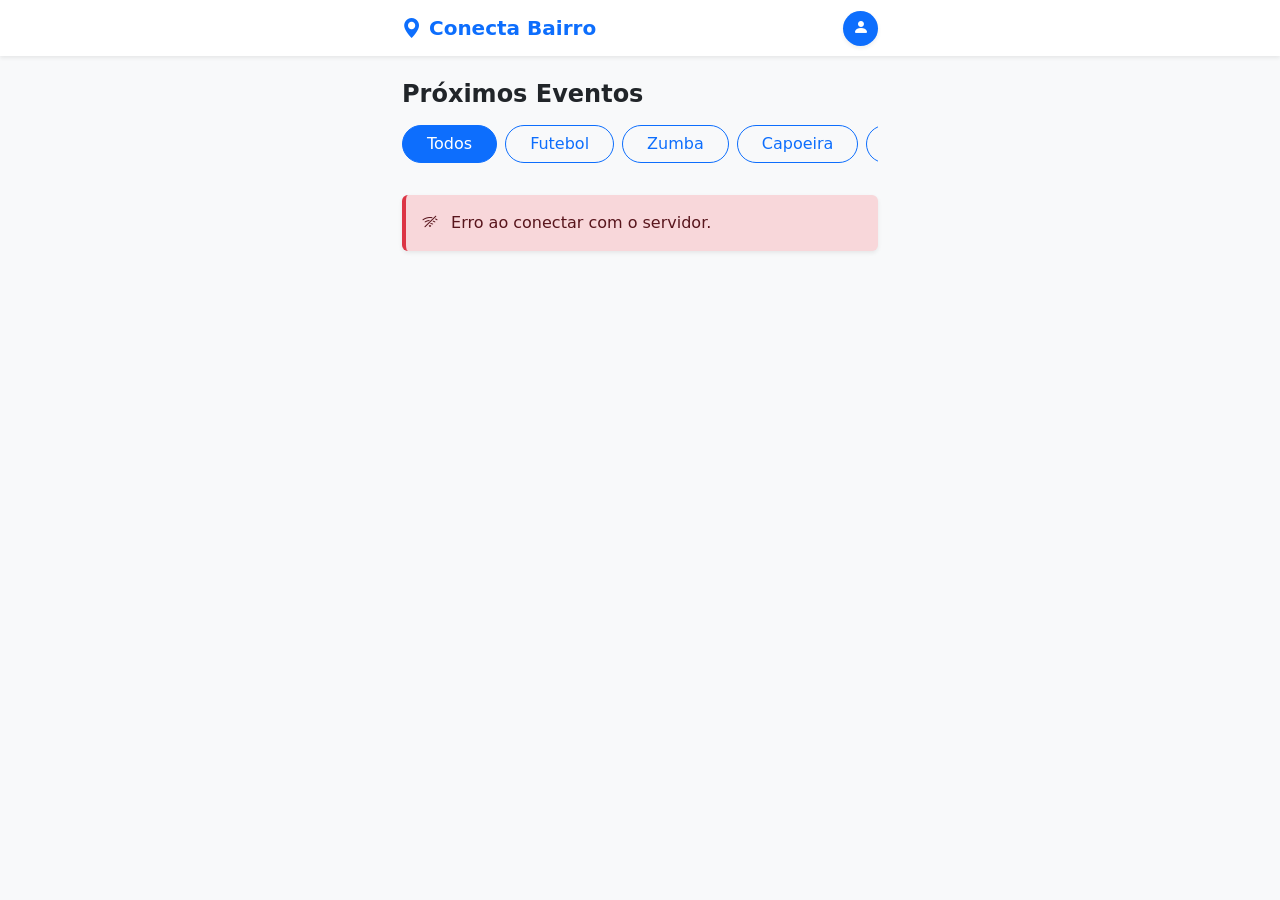
==== index.html @ 4b3ac270 "Primeiro commit: Estrutura CRUD completa com FastAPI e Bootstrap" ====
<!DOCTYPE html>
<html lang="pt-BR">
<head>
    <meta charset="UTF-8">
    <meta name="viewport" content="width=device-width, initial-scale=1.0">
    <title>Eventos - Conecta Bairro</title>
    
    <link href="https://cdn.jsdelivr.net/npm/bootstrap@5.3.2/dist/css/bootstrap.min.css" rel="stylesheet">
    <link rel="stylesheet" href="https://cdn.jsdelivr.net/npm/bootstrap-icons@1.11.1/font/bootstrap-icons.css">
    <link rel="stylesheet" href="style.css">
</head>
<body class="bg-light">

    <nav class="navbar navbar-light bg-white shadow-sm mb-4">
        <div class="container d-flex justify-content-between align-items-center" style="max-width: 500px;">
            <a class="navbar-brand fw-bold text-primary m-0" href="#">
                <i class="bi bi-geo-alt-fill"></i> Conecta Bairro
            </a>
            <div class="bg-primary text-white rounded-circle d-flex align-items-center justify-content-center shadow-sm" style="width: 35px; height: 35px;">
                <i class="bi bi-person-fill"></i>
            </div>
        </div>
    </nav>

    <div class="container" style="max-width: 500px;">
        <h4 class="fw-bold text-dark mb-3">Próximos Eventos</h4>
        
        <div class="d-flex gap-2 overflow-auto mb-4 pb-2" style="white-space: nowrap;">
            <button class="btn btn-primary rounded-pill px-4 btn-filtro" data-filtro="Todos">Todos</button>
            <button class="btn btn-outline-primary rounded-pill px-4 btn-filtro" data-filtro="Futebol">Futebol</button>
            <button class="btn btn-outline-primary rounded-pill px-4 btn-filtro" data-filtro="Zumba">Zumba</button>
            <button class="btn btn-outline-primary rounded-pill px-4 btn-filtro" data-filtro="Capoeira">Capoeira</button>
            <button class="btn btn-outline-primary rounded-pill px-4 btn-filtro" data-filtro="Outros">Outros</button>
        </div>
        
        <div id="lista-eventos" class="d-flex flex-column gap-3 mb-5">
            <div class="text-center text-muted my-5">
                <div class="spinner-border text-primary mb-2" role="status"></div>
                <p>Buscando eventos...</p>
            </div>
        </div>
    </div>

    <script src="app.js"></script>
</body>
</html>
---- style.css ----
/* Fundo exclusivo da tela de login */
.login-bg {
    background: linear-gradient(135deg, #e0c3fc 0%, #8ec5fc 100%);
    height: 100vh;
}

/* Estilos do Card de Login */
.login-card {
    max-width: 420px;
    width: 100%;
    border: none;
    border-radius: 1.5rem;
}

/* Botão do WhatsApp customizado */
.btn-whatsapp {
    background-color: #25D366;
    color: white;
    border: none;
}

.btn-whatsapp:hover {
    background-color: #128C7E;
    color: white;
}

/* Efeito visual da linha com o "OU" no meio */
.divider:after, .divider:before {
    content: "";
    flex: 1;
    height: 1px;
    background: #dee2e6;
}
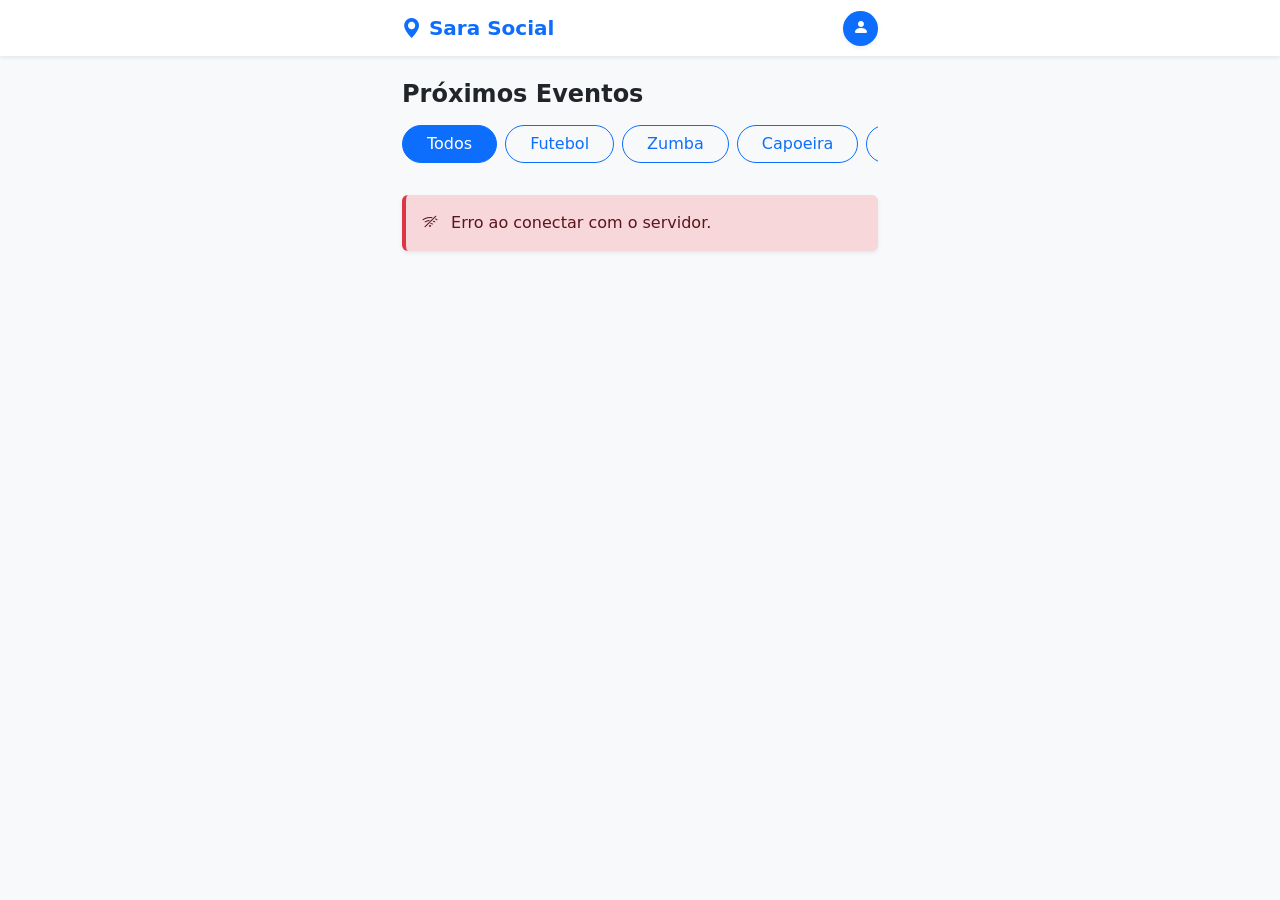
==== commit a6b85102: "feat: Atualiza links da API para o Render" ====
--- a/index.html
+++ b/index.html
@@ -3,7 +3,7 @@
 <head>
     <meta charset="UTF-8">
     <meta name="viewport" content="width=device-width, initial-scale=1.0">
-    <title>Eventos - Conecta Bairro</title>
+    <title>Eventos - Sara Social</title>
     
     <link href="https://cdn.jsdelivr.net/npm/bootstrap@5.3.2/dist/css/bootstrap.min.css" rel="stylesheet">
     <link rel="stylesheet" href="https://cdn.jsdelivr.net/npm/bootstrap-icons@1.11.1/font/bootstrap-icons.css">
@@ -14,7 +14,7 @@
     <nav class="navbar navbar-light bg-white shadow-sm mb-4">
         <div class="container d-flex justify-content-between align-items-center" style="max-width: 500px;">
             <a class="navbar-brand fw-bold text-primary m-0" href="#">
-                <i class="bi bi-geo-alt-fill"></i> Conecta Bairro
+                <i class="bi bi-geo-alt-fill"></i> Sara Social
             </a>
             <div class="bg-primary text-white rounded-circle d-flex align-items-center justify-content-center shadow-sm" style="width: 35px; height: 35px;">
                 <i class="bi bi-person-fill"></i>
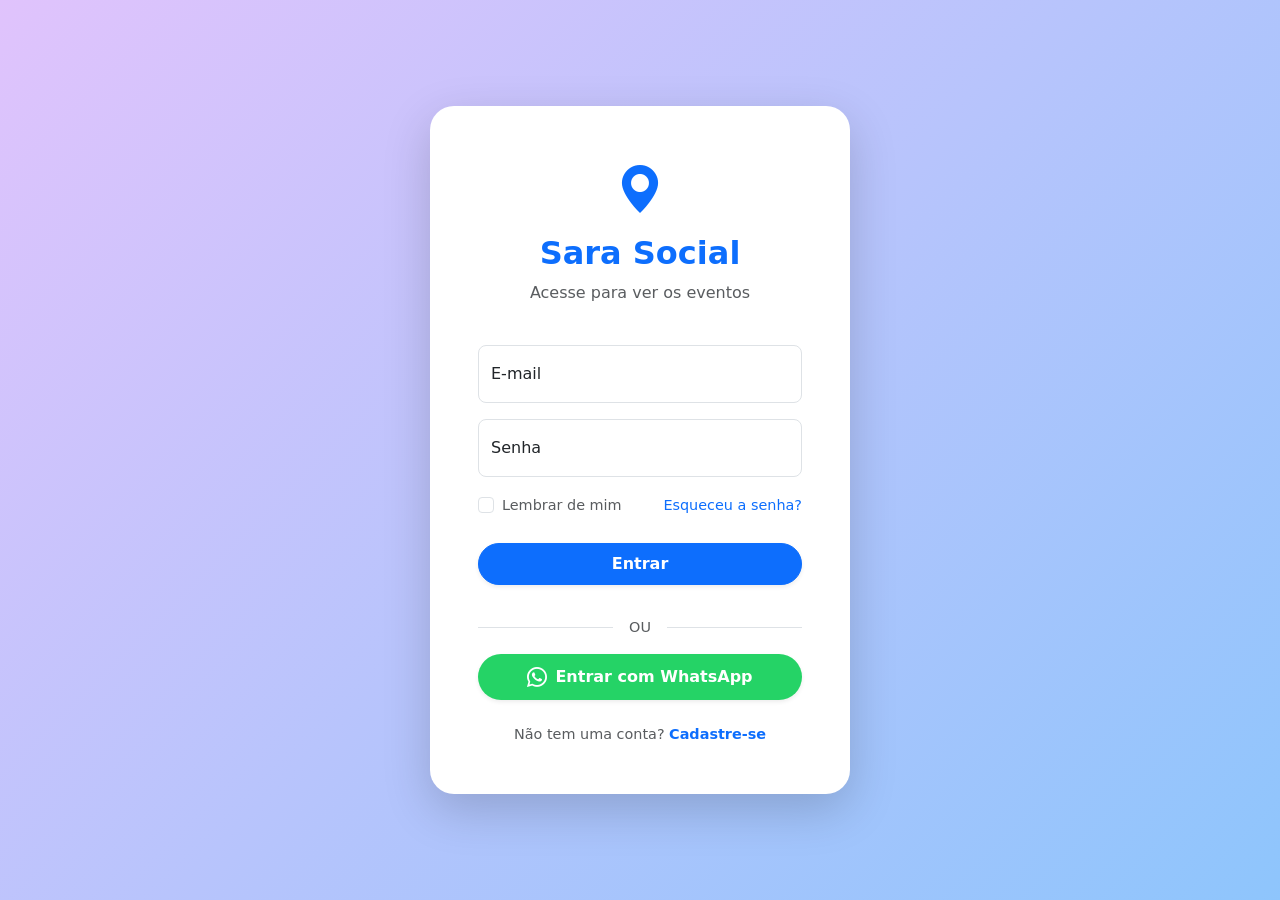
==== commit 525b5bed: "feat: Define tela de login como página principal e ajusta links" ====
--- a/index.html
+++ b/index.html
@@ -3,44 +3,62 @@
 <head>
     <meta charset="UTF-8">
     <meta name="viewport" content="width=device-width, initial-scale=1.0">
-    <title>Eventos - Sara Social</title>
+    <title>Login - Sara Social </title>
     
     <link href="https://cdn.jsdelivr.net/npm/bootstrap@5.3.2/dist/css/bootstrap.min.css" rel="stylesheet">
+    
     <link rel="stylesheet" href="https://cdn.jsdelivr.net/npm/bootstrap-icons@1.11.1/font/bootstrap-icons.css">
+    
     <link rel="stylesheet" href="style.css">
 </head>
-<body class="bg-light">
+<body class="login-bg d-flex align-items-center justify-content-center">
 
-    <nav class="navbar navbar-light bg-white shadow-sm mb-4">
-        <div class="container d-flex justify-content-between align-items-center" style="max-width: 500px;">
-            <a class="navbar-brand fw-bold text-primary m-0" href="#">
-                <i class="bi bi-geo-alt-fill"></i> Sara Social
-            </a>
-            <div class="bg-primary text-white rounded-circle d-flex align-items-center justify-content-center shadow-sm" style="width: 35px; height: 35px;">
-                <i class="bi bi-person-fill"></i>
+    <div class="card login-card shadow-lg p-4 p-md-5 mx-3 mx-md-0">
+        
+        <div class="text-center mb-4">
+            <i class="bi bi-geo-alt-fill text-primary" style="font-size: 3rem;"></i>
+            <h2 class="fw-bold mt-2 text-primary">Sara Social</h2>
+            <p class="text-muted">Acesse para ver os eventos</p>
+        </div>
+
+        <form>
+            <div class="form-floating mb-3">
+                <input type="email" class="form-control rounded-3" id="floatingInput" placeholder="nome@exemplo.com">
+                <label for="floatingInput">E-mail</label>
             </div>
-        </div>
-    </nav>
+            <div class="form-floating mb-3">
+                <input type="password" class="form-control rounded-3" id="floatingPassword" placeholder="Senha">
+                <label for="floatingPassword">Senha</label>
+            </div>
 
-    <div class="container" style="max-width: 500px;">
-        <h4 class="fw-bold text-dark mb-3">Próximos Eventos</h4>
+            <div class="d-flex justify-content-between align-items-center mb-4">
+                <div class="form-check">
+                    <input class="form-check-input" type="checkbox" value="" id="lembrarMim">
+                    <label class="form-check-label text-muted" for="lembrarMim" style="font-size: 0.9rem;">
+                        Lembrar de mim
+                    </label>
+                </div>
+                <a href="#!" class="text-decoration-none" style="font-size: 0.9rem;">Esqueceu a senha?</a>
+            </div>
+
+            <button class="btn btn-primary w-100 py-2 rounded-pill fw-bold mb-3 shadow-sm" type="button" onclick="window.location.href='home.html'">
+                Entrar
+            </button>
+
+            <div class="d-flex align-items-center divider my-3 text-muted" style="font-size: 0.9rem;">
+                <span class="mx-3">OU</span>
+            </div>
+
+            <button class="btn btn-whatsapp w-100 py-2 rounded-pill fw-bold d-flex align-items-center justify-content-center gap-2 shadow-sm" type="button" onclick="window.location.href='home.html'">
+                <i class="bi bi-whatsapp fs-5"></i> Entrar com WhatsApp
+            </button>
+        </form>
         
-        <div class="d-flex gap-2 overflow-auto mb-4 pb-2" style="white-space: nowrap;">
-            <button class="btn btn-primary rounded-pill px-4 btn-filtro" data-filtro="Todos">Todos</button>
-            <button class="btn btn-outline-primary rounded-pill px-4 btn-filtro" data-filtro="Futebol">Futebol</button>
-            <button class="btn btn-outline-primary rounded-pill px-4 btn-filtro" data-filtro="Zumba">Zumba</button>
-            <button class="btn btn-outline-primary rounded-pill px-4 btn-filtro" data-filtro="Capoeira">Capoeira</button>
-            <button class="btn btn-outline-primary rounded-pill px-4 btn-filtro" data-filtro="Outros">Outros</button>
-        </div>
-        
-        <div id="lista-eventos" class="d-flex flex-column gap-3 mb-5">
-            <div class="text-center text-muted my-5">
-                <div class="spinner-border text-primary mb-2" role="status"></div>
-                <p>Buscando eventos...</p>
-            </div>
+        <div class="text-center mt-4">
+            <p class="text-muted mb-0" style="font-size: 0.9rem;">Não tem uma conta? <a href="#!" class="text-decoration-none fw-bold">Cadastre-se</a></p>
         </div>
     </div>
 
-    <script src="app.js"></script>
+    <script src="https://cdn.jsdelivr.net/npm/bootstrap@5.3.2/dist/js/bootstrap.bundle.min.js"></script>
 </body>
-</html>+</html>
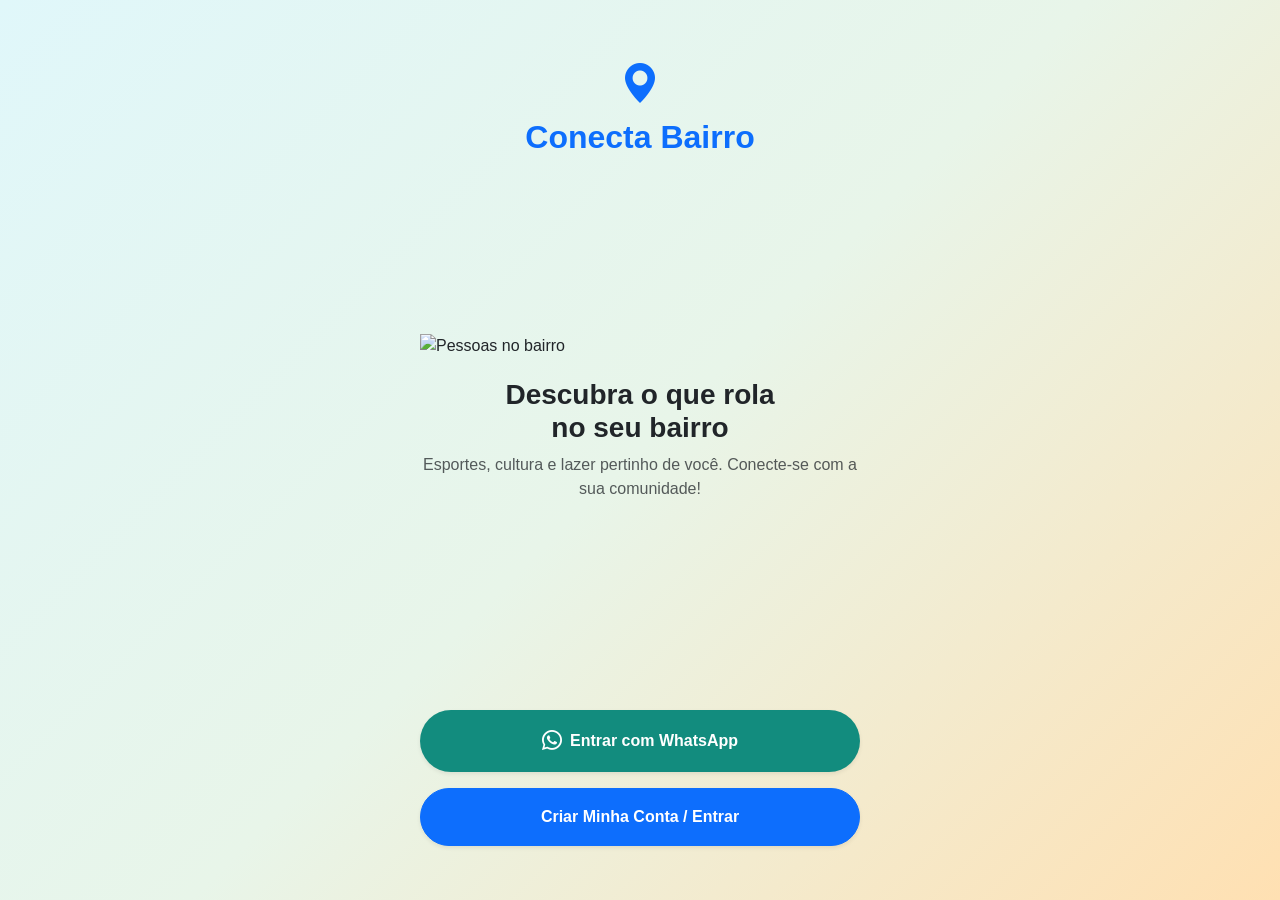
==== commit d4654b1d: "feat: Criando entrada para login do webapp." ====
--- a/index.html
+++ b/index.html
@@ -2,63 +2,41 @@
 <html lang="pt-BR">
 <head>
     <meta charset="UTF-8">
-    <meta name="viewport" content="width=device-width, initial-scale=1.0">
-    <title>Login - Sara Social </title>
+    <meta name="viewport" content="width=device-width, initial-scale=1.0, maximum-scale=1.0, user-scalable=no">
+    <title>Bem-vindo - Conecta Bairro</title>
     
     <link href="https://cdn.jsdelivr.net/npm/bootstrap@5.3.2/dist/css/bootstrap.min.css" rel="stylesheet">
-    
     <link rel="stylesheet" href="https://cdn.jsdelivr.net/npm/bootstrap-icons@1.11.1/font/bootstrap-icons.css">
     
-    <link rel="stylesheet" href="style.css">
+    <link rel="stylesheet" href="entrada.css">
 </head>
-<body class="login-bg d-flex align-items-center justify-content-center">
+<body>
 
-    <div class="card login-card shadow-lg p-4 p-md-5 mx-3 mx-md-0">
+    <div class="app-container">
         
-        <div class="text-center mb-4">
-            <i class="bi bi-geo-alt-fill text-primary" style="font-size: 3rem;"></i>
-            <h2 class="fw-bold mt-2 text-primary">Sara Social</h2>
-            <p class="text-muted">Acesse para ver os eventos</p>
+        <div class="text-center mt-4">
+            <i class="bi bi-geo-alt-fill text-primary" style="font-size: 2.5rem;"></i>
+            <h2 class="fw-bold text-primary mt-1">Conecta Bairro</h2>
         </div>
 
-        <form>
-            <div class="form-floating mb-3">
-                <input type="email" class="form-control rounded-3" id="floatingInput" placeholder="nome@exemplo.com">
-                <label for="floatingInput">E-mail</label>
-            </div>
-            <div class="form-floating mb-3">
-                <input type="password" class="form-control rounded-3" id="floatingPassword" placeholder="Senha">
-                <label for="floatingPassword">Senha</label>
-            </div>
+        <img src="https://illustrations.popsy.co/amber/community-work.svg" alt="Pessoas no bairro" class="ilustracao">
 
-            <div class="d-flex justify-content-between align-items-center mb-4">
-                <div class="form-check">
-                    <input class="form-check-input" type="checkbox" value="" id="lembrarMim">
-                    <label class="form-check-label text-muted" for="lembrarMim" style="font-size: 0.9rem;">
-                        Lembrar de mim
-                    </label>
-                </div>
-                <a href="#!" class="text-decoration-none" style="font-size: 0.9rem;">Esqueceu a senha?</a>
-            </div>
+        <div class="text-area mb-4">
+            <h3 class="fw-bold text-dark">Descubra o que rola<br>no seu bairro</h3>
+            <p class="text-muted mt-2">Esportes, cultura e lazer pertinho de você. Conecte-se com a sua comunidade!</p>
+        </div>
 
-            <button class="btn btn-primary w-100 py-2 rounded-pill fw-bold mb-3 shadow-sm" type="button" onclick="window.location.href='home.html'">
-                Entrar
-            </button>
-
-            <div class="d-flex align-items-center divider my-3 text-muted" style="font-size: 0.9rem;">
-                <span class="mx-3">OU</span>
-            </div>
-
-            <button class="btn btn-whatsapp w-100 py-2 rounded-pill fw-bold d-flex align-items-center justify-content-center gap-2 shadow-sm" type="button" onclick="window.location.href='home.html'">
+        <div class="mt-auto mb-4">
+            <button class="btn btn-whatsapp w-100 py-3 rounded-pill fw-bold d-flex justify-content-center align-items-center gap-2 mb-3 shadow-sm">
                 <i class="bi bi-whatsapp fs-5"></i> Entrar com WhatsApp
             </button>
-        </form>
-        
-        <div class="text-center mt-4">
-            <p class="text-muted mb-0" style="font-size: 0.9rem;">Não tem uma conta? <a href="#!" class="text-decoration-none fw-bold">Cadastre-se</a></p>
+            
+            <a href="login.html" class="btn btn-primary w-100 py-3 rounded-pill fw-bold shadow-sm">
+                Criar Minha Conta / Entrar
+            </a>
         </div>
+
     </div>
 
-    <script src="https://cdn.jsdelivr.net/npm/bootstrap@5.3.2/dist/js/bootstrap.bundle.min.js"></script>
 </body>
-</html>
+</html>
--- a/entrada.css
+++ b/entrada.css
@@ -0,0 +1,54 @@
+/* entrada.css */
+body {
+    /* Gradiente suave de azul, verde claro e laranja clarinho */
+    background: linear-gradient(135deg, #e0f7fa 0%, #e8f5e9 50%, #ffe0b2 100%);
+    min-height: 100vh;
+    font-family: 'Segoe UI', Roboto, sans-serif;
+    display: flex;
+    align-items: center;
+    justify-content: center;
+    margin: 0;
+}
+
+.app-container {
+    max-width: 480px;
+    width: 100%;
+    height: 100vh;
+    display: flex;
+    flex-direction: column;
+    padding: 30px 20px;
+    background: transparent;
+}
+
+/* Imagem de ilustração responsiva */
+.ilustracao {
+    width: 100%;
+    max-height: 300px;
+    object-fit: contain;
+    margin-top: auto;
+    margin-bottom: 20px;
+    animation: float 3s ease-in-out infinite;
+}
+
+/* Efeito de flutuação para a imagem parecer viva */
+@keyframes float {
+    0% { transform: translateY(0px); }
+    50% { transform: translateY(-10px); }
+    100% { transform: translateY(0px); }
+}
+
+.text-area {
+    text-align: center;
+    margin-bottom: auto;
+}
+
+/* Botão do WhatsApp (Verde escuro) */
+.btn-whatsapp {
+    background-color: #128c7e;
+    color: white;
+    border: none;
+}
+.btn-whatsapp:hover {
+    background-color: #075e54;
+    color: white;
+}
